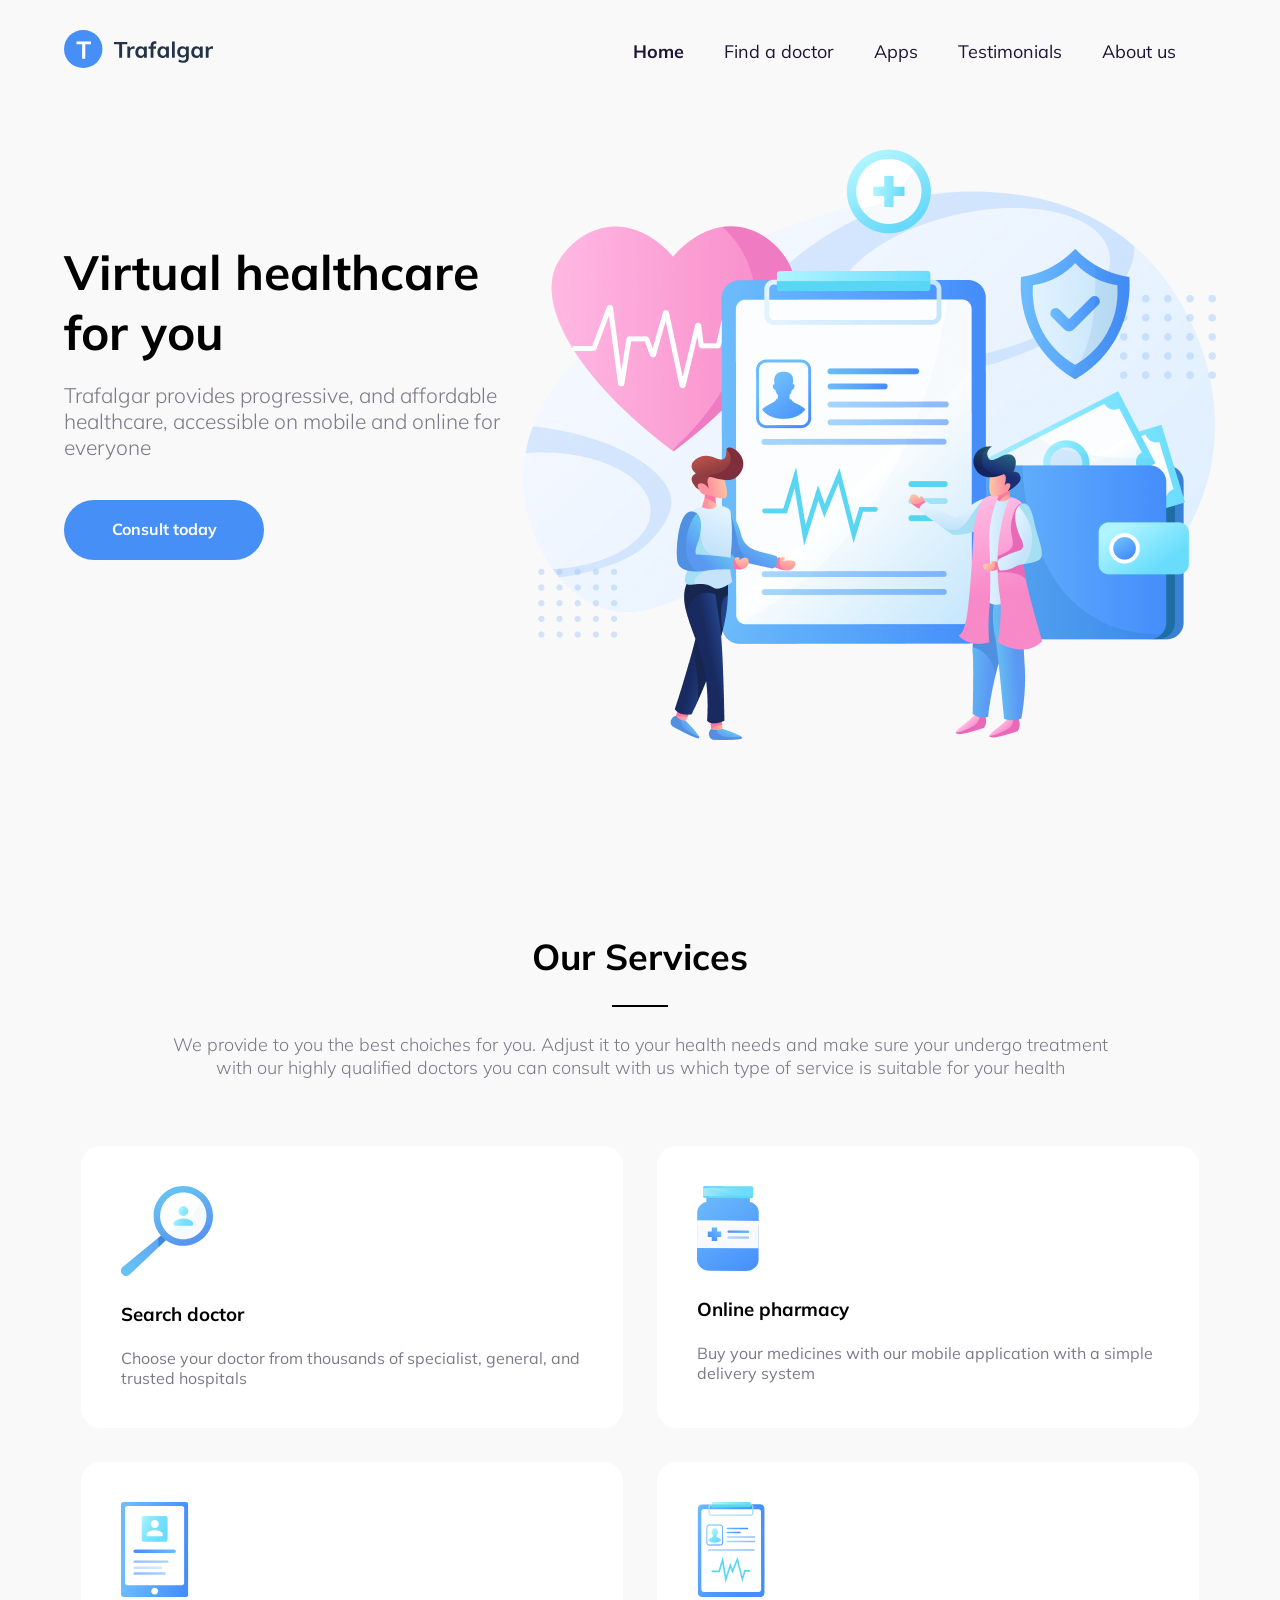
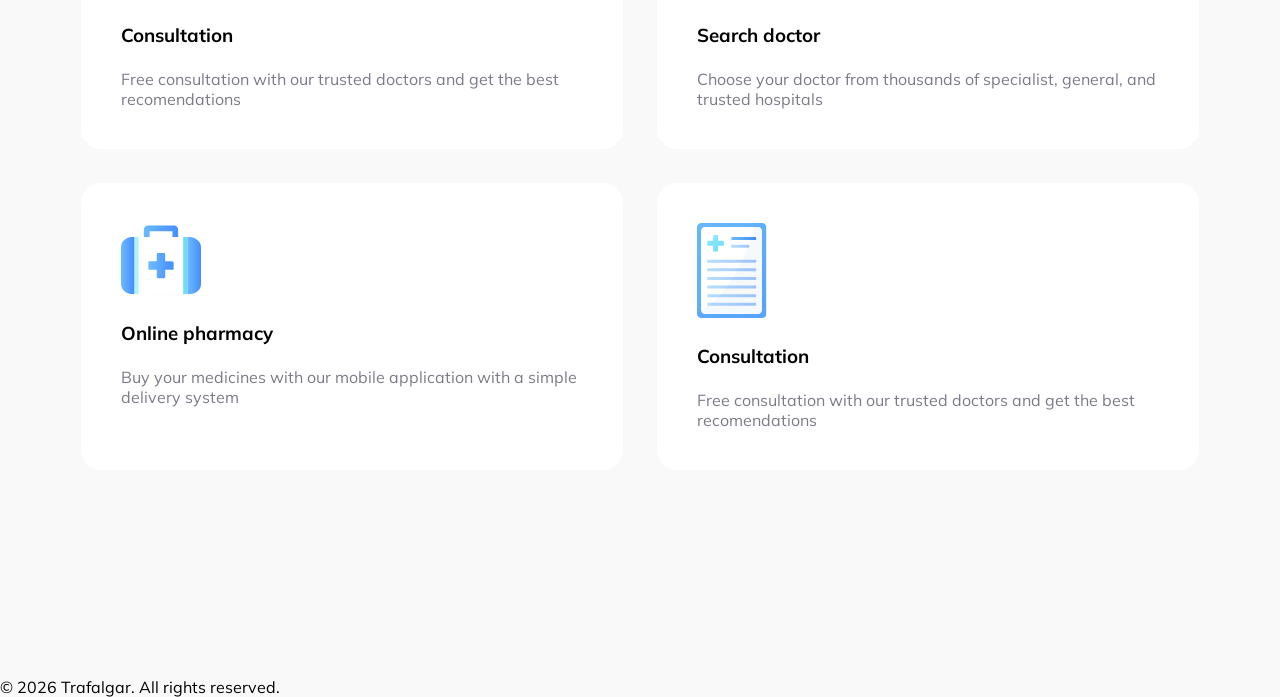
==== index.html @ 46c37169 "Merge pull request #12 from kelven-cardoso/feat/footer Preenche o rodapé" ====
<!DOCTYPE html>
<html lang="en">
<head>
  <meta charset="UTF-8">
  <meta name="viewport" content="width=device-width, initial-scale=1.0">
  <title>Home | Trafalgar</title>

  <link rel="preconnect" href="https://fonts.gstatic.com">
  <link href="https://fonts.googleapis.com/css2?family=Mulish:wght@300;400;500;600;700;800;900&display=swap"
    rel="stylesheet">

  <link rel="stylesheet" href="css/reset.css">
  <link rel="stylesheet" href="css/styles.css">
</head>
<body>
  <header>
    <nav id="navbar">
      <a href="#">
        <img src="images/logo.svg" alt="Trafalgar logo">
      </a>

      <ul class="nav-list">
        <li class="nav-item active">
          <a href="#">Home</a>
        </li>
        <li class="nav-item">
          <a href="#">Find a doctor</a>
        </li>
        <li class="nav-item">
          <a href="#">Apps</a>
        </li>
        <li class="nav-item">
          <a href="#">Testimonials</a>
        </li>
        <li class="nav-item">
          <a href="#">About us</a>
        </li>
      </ul>
    </nav>
  </header>

  <main>
    <section id="main-banner">
      
      <div class="banner-content">
        <h1>Virtual healthcare for you</h1>
        
        <p>Trafalgar provides progressive, and affordable
        healthcare, accessible on mobile and online
        for everyone</p>
        
        <a href="#our-services">Consult today</a>
      </div>

      <div class="banner-image">
        <img src="images/main-banner.svg" alt="Doctor attending a patient online">
      </div>
    </section>

    <section id="our-services">
      <div class="section-header">
        <h2 class="section-title">Our Services</h2>
        <hr>

        <p class="subtitle">We provide to you the best choiches for you. Adjust it to your health needs and make sure your undergo treatment with our highly qualified doctors you can consult with us which type of service is suitable for your health</p>
      </div>

      <div class="services">

        <!--  Primeiro serviço -->
        <div class="service">
          <img src="images/service-1.svg" alt="Serviço 1">

          <h3>Search doctor</h3>

          <p>Choose your doctor from thousands of specialist, general, and trusted hospitals</p>
        </div>

        <!--  Segundo serviço -->
        <div class="service">
          <img src="images/service-2.svg" alt="Serviço 2">
        
          <h3>Online pharmacy</h3>
        
          <p>Buy your medicines with our mobile application with a simple delivery system</p>
        </div>

        <!--  Terceiro serviço -->
        <div class="service">
          <img src="images/service-3.svg" alt="Serviço 3">
        
          <h3>Consultation</h3>
        
          <p>Free consultation with our trusted doctors and get the best recomendations</p>
        </div>

        <!--  Primeiro serviço -->
        <div class="service">
          <img src="images/service-4.svg" alt="Serviço 1">

          <h3>Search doctor</h3>

          <p>Choose your doctor from thousands of specialist, general, and trusted hospitals</p>
        </div>

        <!--  Segundo serviço -->
        <div class="service">
          <img src="images/service-5.svg" alt="Serviço 2">
        
          <h3>Online pharmacy</h3>
        
          <p>Buy your medicines with our mobile application with a simple delivery system</p>
        </div>

        <!--  Terceiro serviço -->
        <div class="service">
          <img src="images/service-6.svg" alt="Serviço 3">
        
          <h3>Consultation</h3>
        
          <p>Free consultation with our trusted doctors and get the best recomendations</p>
        </div>

      </div>
    </section>
  </main>

  <footer>
    <p>&copy; 2026 Trafalgar. All rights reserved.</p>
  </footer>
</body>
</html>
---- css/styles.css ----
/* - HEADER - */
#navbar {
  /* background-color: #999; */

  display: flex;
  justify-content: space-between;
  align-items: center;

  max-width: 1400px;
  margin: 0 auto;
  padding: 30px 0;
}

#navbar img {
  width: 150px;
}

#navbar .nav-list {
  display: flex;
  list-style: none;
}

#navbar .nav-list .nav-item {
  margin-right: 40px;
}

#navbar .nav-list .nav-item a {
  text-decoration: none;
  color: #1F1534;
  font-size: 18px;
}

#navbar .nav-list .nav-item.active {
  font-weight: 700;
}

main {
  max-width: 1400px;
  display: block;
  margin: 0 auto;
}

/* - SECTION: MAIN BANNER - */
#main-banner {
  display: flex;
  justify-content: space-between;
  align-items: flex-start;

  margin-top: 40px;
}

#main-banner .banner-content {
  padding-top: 100px;
  width: 450px;
}

#main-banner .banner-content h1 {
  font-size: 48px;
  margin-bottom: 20px;
}

#main-banner .banner-content p {
  font-size: 21px;
  font-weight: 300;
  color: #7D7987;
  margin-bottom: 20px;
}

#main-banner .banner-content a {
  background-color: #458FF6;
  color: white;
  font-weight: 700;
  text-decoration: none;
  display: block;
  width: 200px;
  height: 60px;
  border-radius: 55px;
  margin-top: 40px;

  text-align: center; /* Alinhamento horizontal */
  line-height: 58px; /* Alinhamento vertical */

  transition: transform 150ms, box-shadow 150ms;
}

#main-banner .banner-content a:hover {
  transform: translateY(-5px);
  box-shadow: 0 5px 10px rgba(0, 0, 0, 0.25);
  transition: transform 150ms, box-shadow 150ms;
}

/* - SECTION: OUR SERVICES - */
#our-services {
  margin-top: 190px;
  margin-bottom: 190px;
}

#our-services .section-header {
  text-align: center;
  margin: 0 auto;
  max-width: 952px;

  margin-bottom: 50px;
}

#our-services .section-header .section-title {
  font-size: 36px;
  font-weight: 700;
  margin-bottom: 26px;
}

#our-services .section-header hr {
  border-bottom: 2px solid black;
  width: 56px;

  display: block;
  margin: 0 auto;
}

#our-services .section-header .subtitle {
  margin-top: 26px;
  font-size: 18px;
  color: #7D7987;
  font-weight: 300;
}

#our-services .services {
  display: flex;
  flex-wrap: wrap; /* Quebra os elementos */
  /* padding: 0 40px; */
}

#our-services .services .service {
  background-color: #fff;
  margin: 17px;
  padding: 40px;
  border-radius: 20px;

  flex: 1 1 400px;
}

#our-services .services .service img {
  margin-bottom: 22px;
}

#our-services .services .service h3 {
  margin-bottom: 22px;
}

#our-services .services .service p {
  font-size: 16px;
  color: #7D7987;
}

/* Breakpoint de 1400px: menor do que 1400px */
@media screen and (max-width: 1400px) {
  #navbar {
    max-width: auto;
    width: 90%;
  }

  main {
    max-width: auto;
    width: 90%;
  }
}

/* Breakpoint de 1200px: menor do que 1200px */
@media screen and (max-width: 1200px) {
  #main-banner {
    flex-direction: column;
  }

  #main-banner .banner-content {
    padding-top: 0;
    width: 100%;
  }

  #main-banner .banner-image {
    display: block;
    margin: 0 auto;
  }

  #main-banner .banner-image img {
    width: 100%;
  }
}
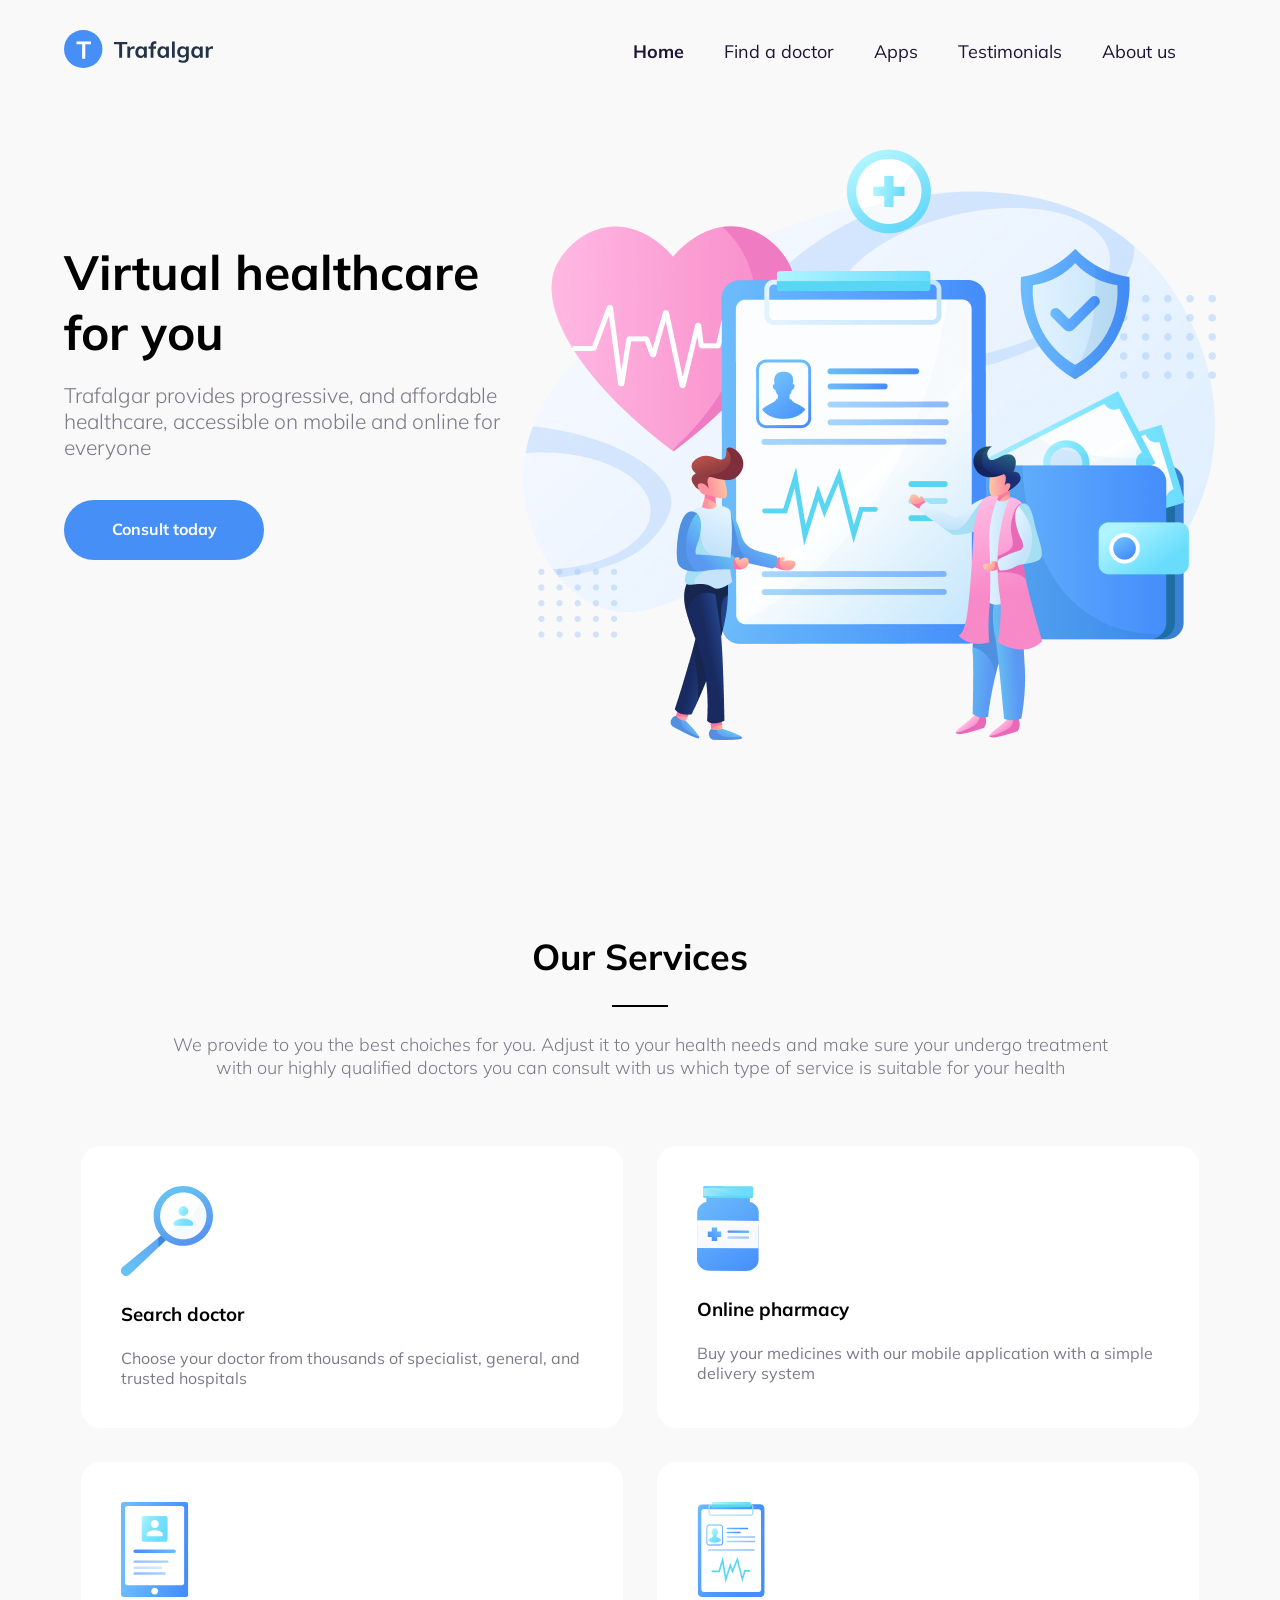
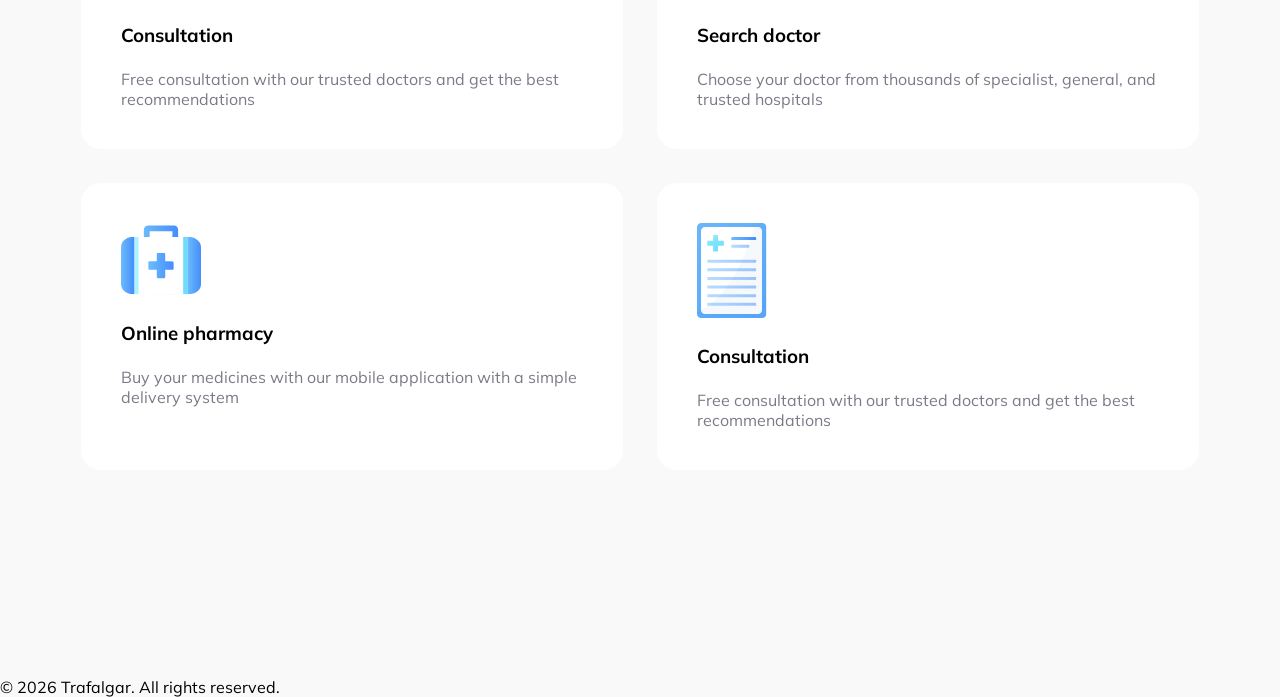
==== commit 9cd5fc48: "Merge pull request #10 from kelven-cardoso/fix/typo-recommendations Corrige erro de digitação em 're" ====
--- a/index.html
+++ b/index.html
@@ -4,6 +4,7 @@
   <meta charset="UTF-8">
   <meta name="viewport" content="width=device-width, initial-scale=1.0">
   <title>Home | Trafalgar</title>
+  <meta name="description" content="Trafalgar: progressive and affordable virtual healthcare, accessible on mobile and online.">
 
   <link rel="preconnect" href="https://fonts.gstatic.com">
   <link href="https://fonts.googleapis.com/css2?family=Mulish:wght@300;400;500;600;700;800;900&display=swap"
@@ -91,7 +92,7 @@
         
           <h3>Consultation</h3>
         
-          <p>Free consultation with our trusted doctors and get the best recomendations</p>
+          <p>Free consultation with our trusted doctors and get the best recommendations</p>
         </div>
 
         <!--  Primeiro serviço -->
@@ -118,7 +119,7 @@
         
           <h3>Consultation</h3>
         
-          <p>Free consultation with our trusted doctors and get the best recomendations</p>
+          <p>Free consultation with our trusted doctors and get the best recommendations</p>
         </div>
 
       </div>
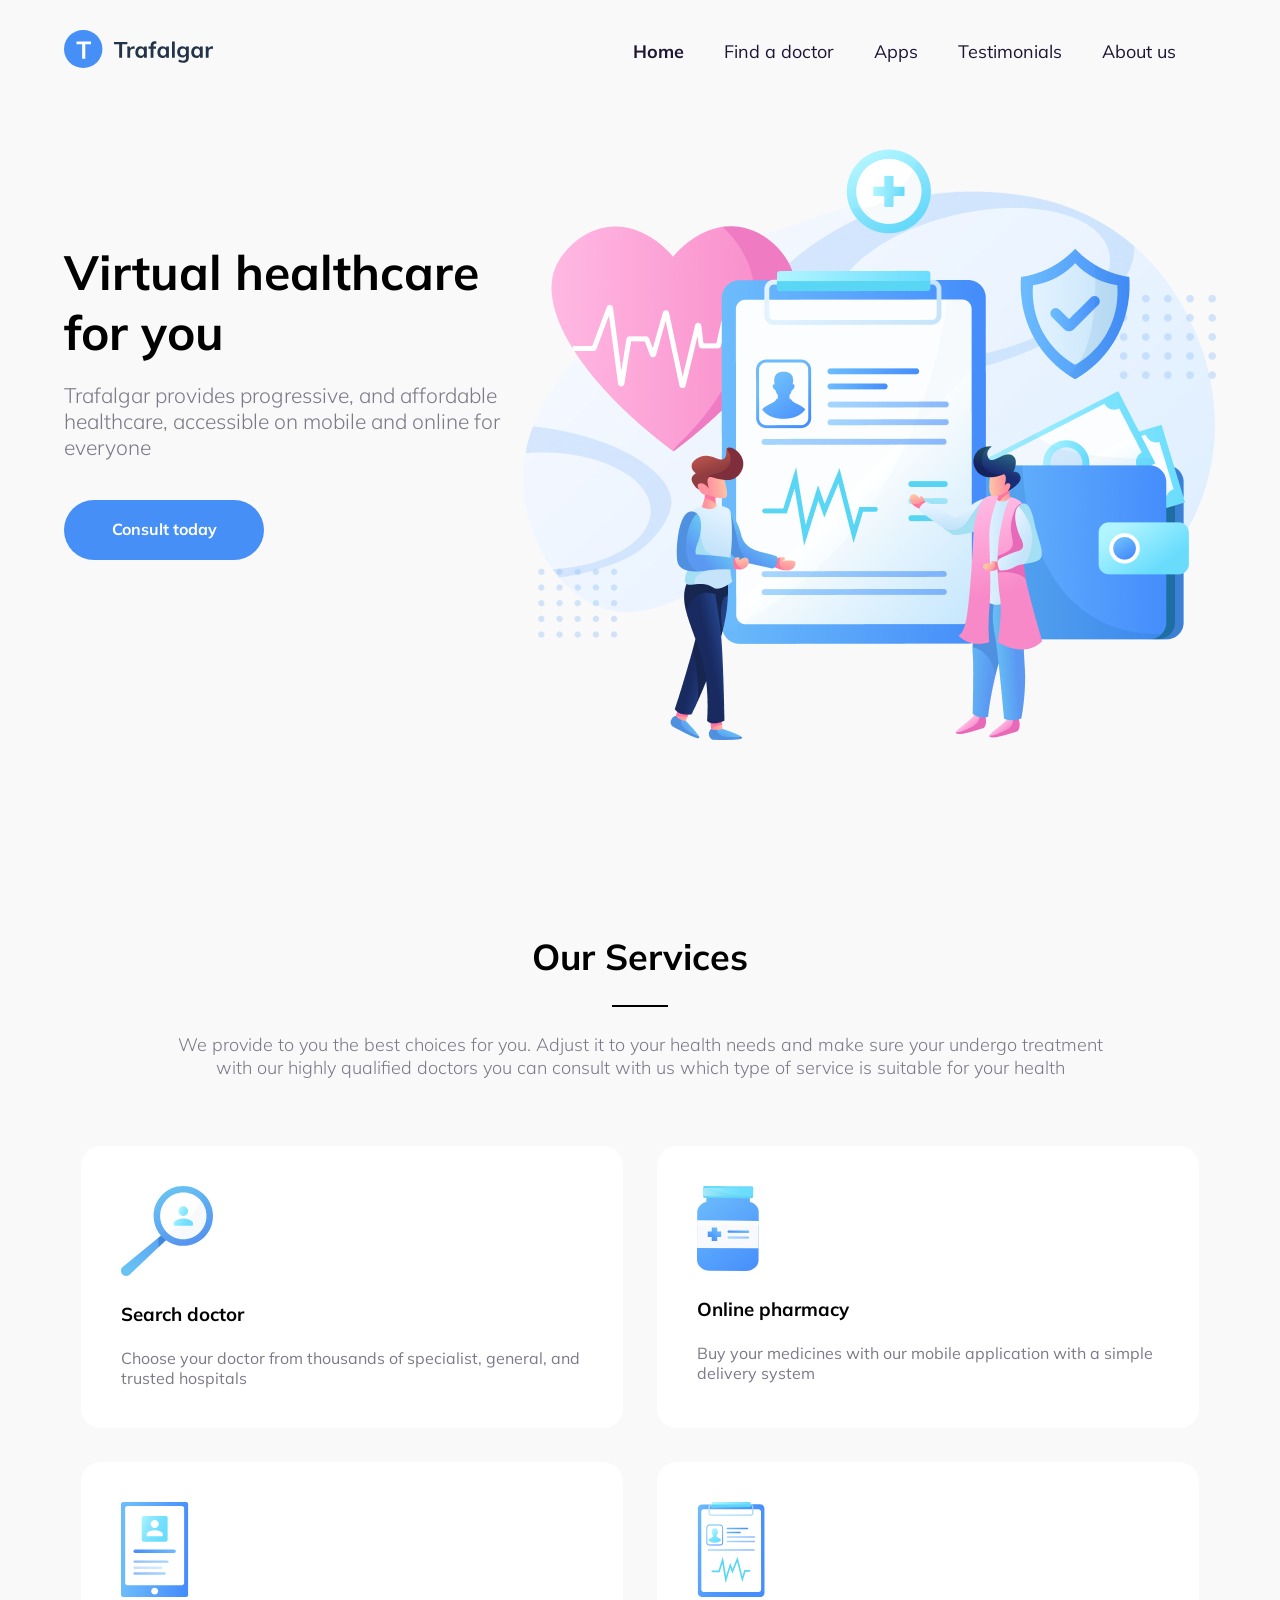
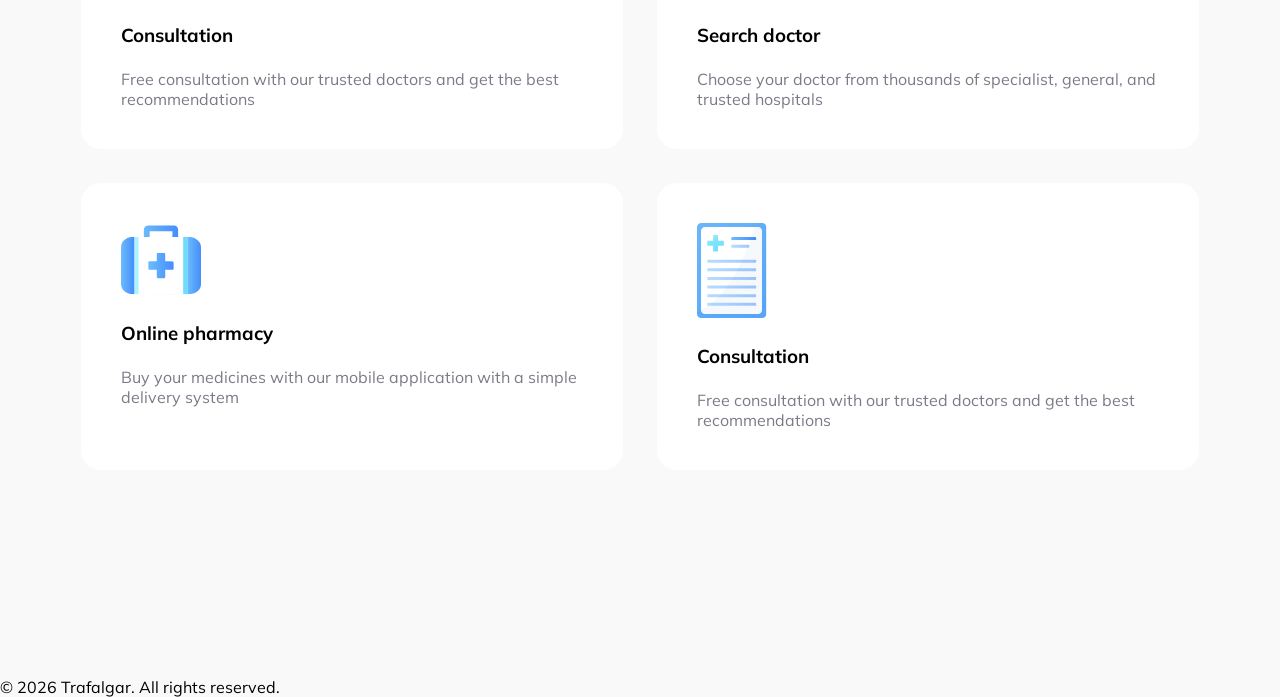
==== commit 2ba4eea0: "Merge pull request #9 from kelven-cardoso/fix/typo-choices Corrige erro de digitação em 'choices'" ====
--- a/index.html
+++ b/index.html
@@ -63,7 +63,7 @@
         <h2 class="section-title">Our Services</h2>
         <hr>
 
-        <p class="subtitle">We provide to you the best choiches for you. Adjust it to your health needs and make sure your undergo treatment with our highly qualified doctors you can consult with us which type of service is suitable for your health</p>
+        <p class="subtitle">We provide to you the best choices for you. Adjust it to your health needs and make sure your undergo treatment with our highly qualified doctors you can consult with us which type of service is suitable for your health</p>
       </div>
 
       <div class="services">
